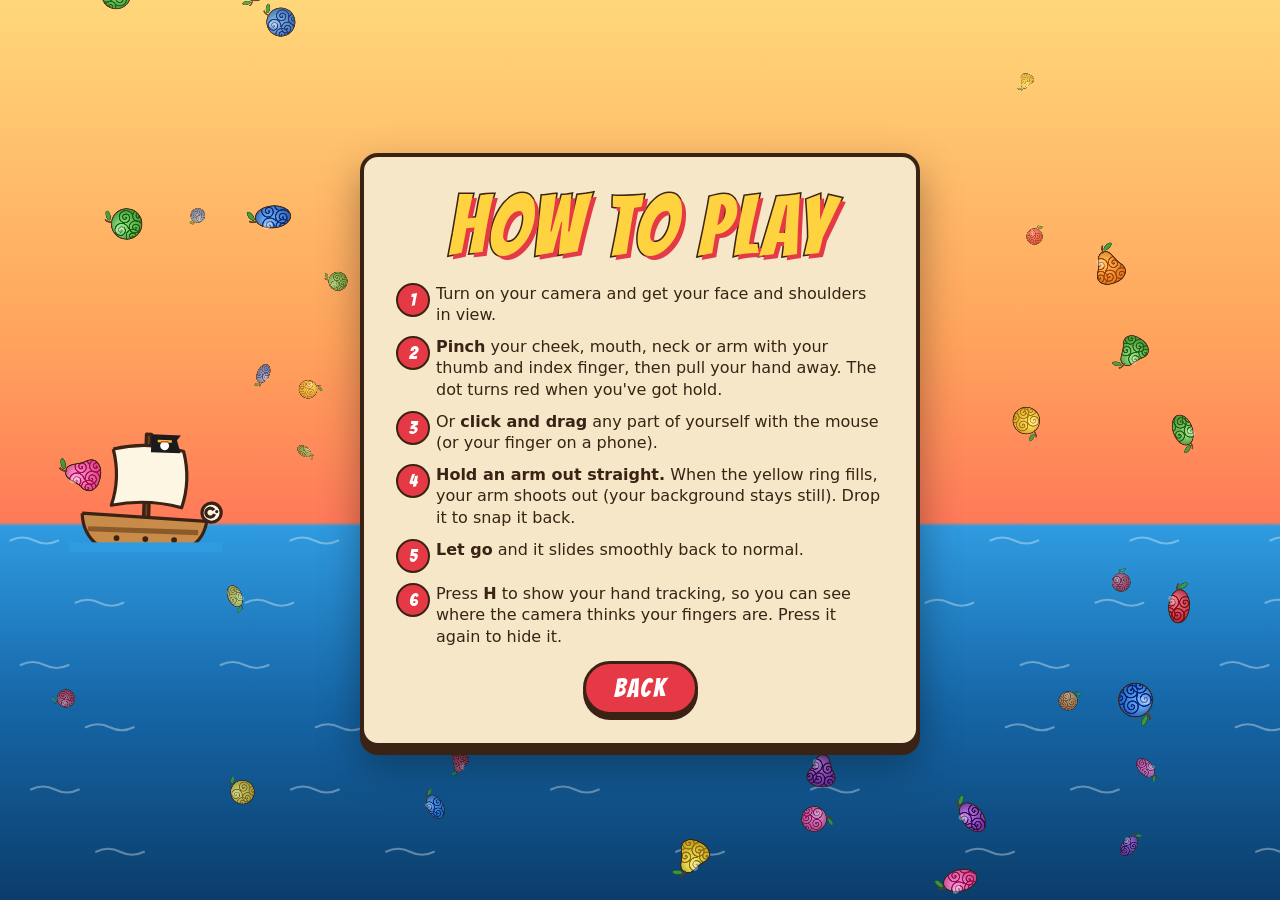
==== instructions.html @ 283c66a8 "Added stretching and hand printment" ====
<!doctype html>
<html lang="en">
<head>
  <meta charset="utf-8" />
  <meta name="viewport" content="width=device-width, initial-scale=1" />
  <title>How to Play</title>
  <link rel="preconnect" href="https://fonts.googleapis.com" />
  <link rel="preconnect" href="https://fonts.gstatic.com" crossorigin />
  <link rel="stylesheet" href="https://fonts.googleapis.com/css2?family=Bangers&display=swap" />
  <link rel="stylesheet" href="style.css" />
</head>
<body>
  <div id="start">
    <canvas id="fruits"></canvas>
    <div class="card">
      <h1>HOW TO PLAY</h1>
      <ol class="how">
        <li><span>Turn on your camera and get your face and shoulders in view.</span></li>
        <li><span><b>Pinch</b> your cheek, mouth, neck or arm with your thumb and index finger, then pull your hand away. The dot turns red when you've got hold.</span></li>
        <li><span>Or <b>click and drag</b> any part of yourself with the mouse (or your finger on a phone).</span></li>
        <li><span><b>Hold an arm out straight.</b> When the yellow ring fills, your arm shoots out (your background stays still). Drop it to snap it back.</span></li>
        <li><span><b>Let go</b> and it slides smoothly back to normal.</span></li>
        <li><span>Press <b>H</b> to show your hand tracking, so you can see where the camera thinks your fingers are. Press it again to hide it.</span></li>
      </ol>
      <a class="button" href="index.html">back</a>
    </div>
  </div>

  <script type="module" src="fruits.js"></script>
</body>
</html>
---- style.css ----
* { box-sizing: border-box; }

html, body {
  margin: 0;
  height: 100%;
  background: #111;
  color: #fff;
  font-family: system-ui, sans-serif;
  overflow: hidden;
}

#stage {
  position: fixed;
  inset: 0;
  display: grid;
  place-items: center;
}

#stage canvas {
  grid-area: 1 / 1;
  touch-action: none;
}

#hud { pointer-events: none; }

#cam { display: none; }

/* sunset sky over the sea */
#start {
  position: fixed;
  inset: 0;
  display: grid;
  place-items: center;
  padding: 16px;
  overflow-y: auto; /* the card can be taller than a phone screen */
  text-align: center;
  background: linear-gradient(
    #ffd77a 0%,
    #ffa35c 38%,
    #ff7a59 58%,
    #2f9be0 58.5%,
    #1667a8 78%,
    #0b3d6b 100%
  );
}

#fruits {
  position: absolute;
  inset: 0;
  width: 100%;
  height: 100%;
}

#start .card {
  position: relative;
  display: flex;
  flex-direction: column;
  align-items: center;
  gap: 14px;
  max-width: 560px;
  padding: 28px 32px;
  background: #f6e7c8;
  color: #3a2214;
  border: 4px solid #3a2214;
  border-radius: 18px;
  box-shadow: 0 8px 0 #3a2214, 0 18px 40px rgba(0, 0, 0, 0.35);
}

#start h1 {
  margin: 0;
  font-family: 'Bangers', system-ui, sans-serif;
  font-weight: 400;
  font-size: clamp(40px, 10vw, 84px);
  line-height: 1;
  letter-spacing: 3px;
  color: #ffd23f;
  -webkit-text-stroke: 3px #3a2214;
  paint-order: stroke fill;
  text-shadow: 4px 4px 0 #e63946;
}

#start p { margin: 0; font-weight: 600; }

/* numbered how-to steps, each with a round red number badge */
#start .how {
  counter-reset: step;
  list-style: none;
  margin: 0;
  padding: 0;
  display: flex;
  flex-direction: column;
  gap: 10px;
  text-align: left;
  font-weight: 500;
  line-height: 1.35;
}

#start .how li {
  counter-increment: step;
  display: grid;
  grid-template-columns: 30px 1fr;
  gap: 10px;
  align-items: start;
}

#start .how li::before {
  content: counter(step);
  display: grid;
  place-items: center;
  width: 30px;
  height: 30px;
  border: 2px solid #3a2214;
  border-radius: 50%;
  background: #e63946;
  color: #fff;
  font-family: 'Bangers', system-ui, sans-serif;
  font-size: 18px;
  line-height: 1;
}

#start button,
#start .button {
  font: inherit;
  font-family: 'Bangers', system-ui, sans-serif;
  font-size: 26px;
  letter-spacing: 2px;
  padding: 10px 28px;
  border: 3px solid #3a2214;
  border-radius: 999px;
  background: #e63946;
  color: #fff;
  box-shadow: 0 5px 0 #3a2214;
  cursor: pointer;
  transition: transform 0.1s, box-shadow 0.1s;
}

#start .button { text-decoration: none; }

#start button:hover,
#start .button:hover { transform: translateY(-2px); box-shadow: 0 7px 0 #3a2214; }
#start button:active,
#start .button:active { transform: translateY(4px); box-shadow: 0 1px 0 #3a2214; }

/* the quieter "how to play" link under the main button */
#start .secondary {
  font-family: 'Bangers', system-ui, sans-serif;
  font-size: 20px;
  letter-spacing: 1.5px;
  padding: 6px 20px;
  border: 3px solid #3a2214;
  border-radius: 999px;
  background: #fff8e6;
  color: #3a2214;
  text-decoration: none;
  box-shadow: 0 4px 0 #3a2214;
  transition: transform 0.1s, box-shadow 0.1s;
}

#start .secondary:hover { transform: translateY(-2px); box-shadow: 0 6px 0 #3a2214; }
#start .secondary:active { transform: translateY(3px); box-shadow: 0 1px 0 #3a2214; }

#start small { opacity: 0.75; min-height: 1em; }
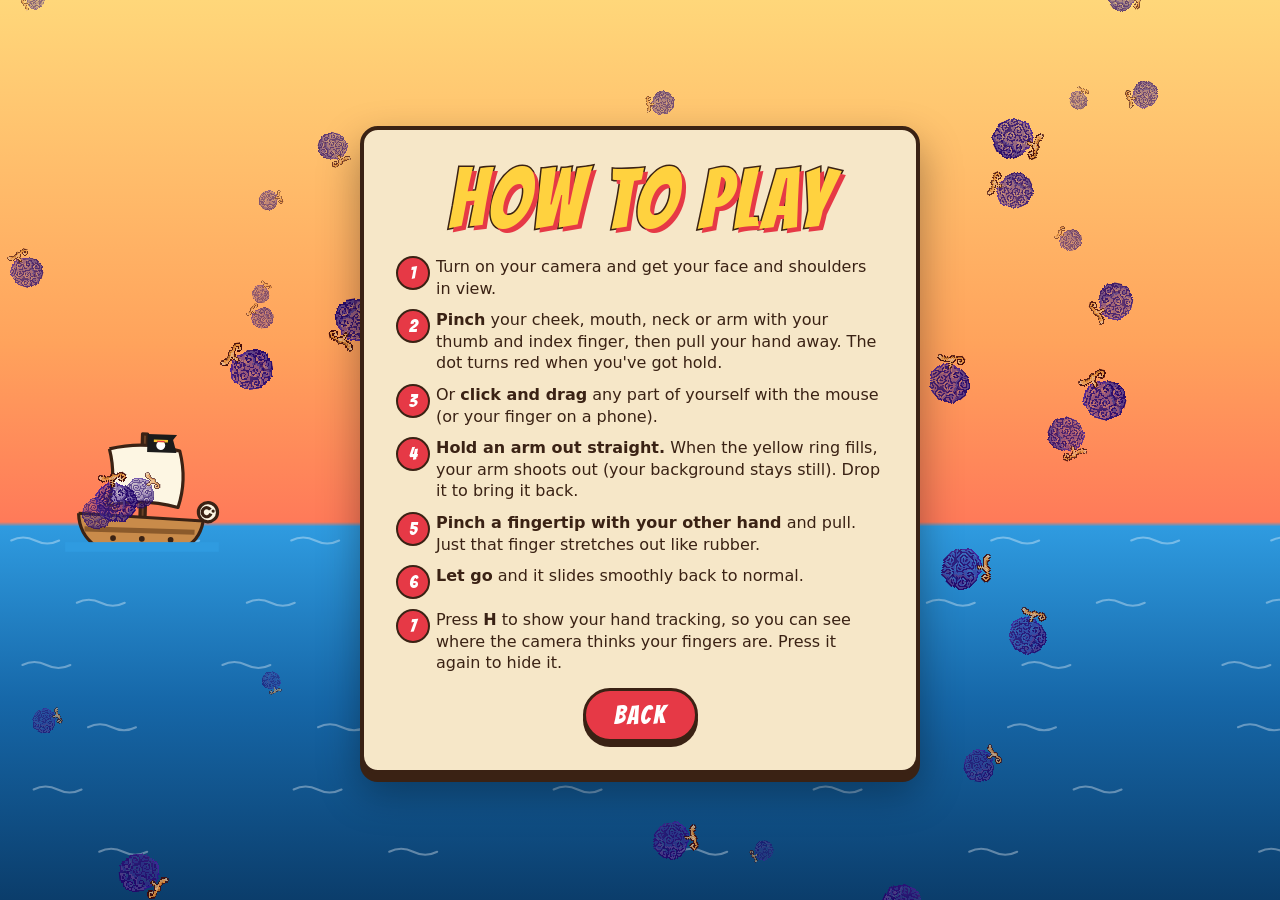
==== commit e6de0491: "Added other parts" ====
--- a/instructions.html
+++ b/instructions.html
@@ -18,7 +18,8 @@
         <li><span>Turn on your camera and get your face and shoulders in view.</span></li>
         <li><span><b>Pinch</b> your cheek, mouth, neck or arm with your thumb and index finger, then pull your hand away. The dot turns red when you've got hold.</span></li>
         <li><span>Or <b>click and drag</b> any part of yourself with the mouse (or your finger on a phone).</span></li>
-        <li><span><b>Hold an arm out straight.</b> When the yellow ring fills, your arm shoots out (your background stays still). Drop it to snap it back.</span></li>
+        <li><span><b>Hold an arm out straight.</b> When the yellow ring fills, your arm shoots out (your background stays still). Drop it to bring it back.</span></li>
+        <li><span><b>Pinch a fingertip with your other hand</b> and pull. Just that finger stretches out like rubber.</span></li>
         <li><span><b>Let go</b> and it slides smoothly back to normal.</span></li>
         <li><span>Press <b>H</b> to show your hand tracking, so you can see where the camera thinks your fingers are. Press it again to hide it.</span></li>
       </ol>
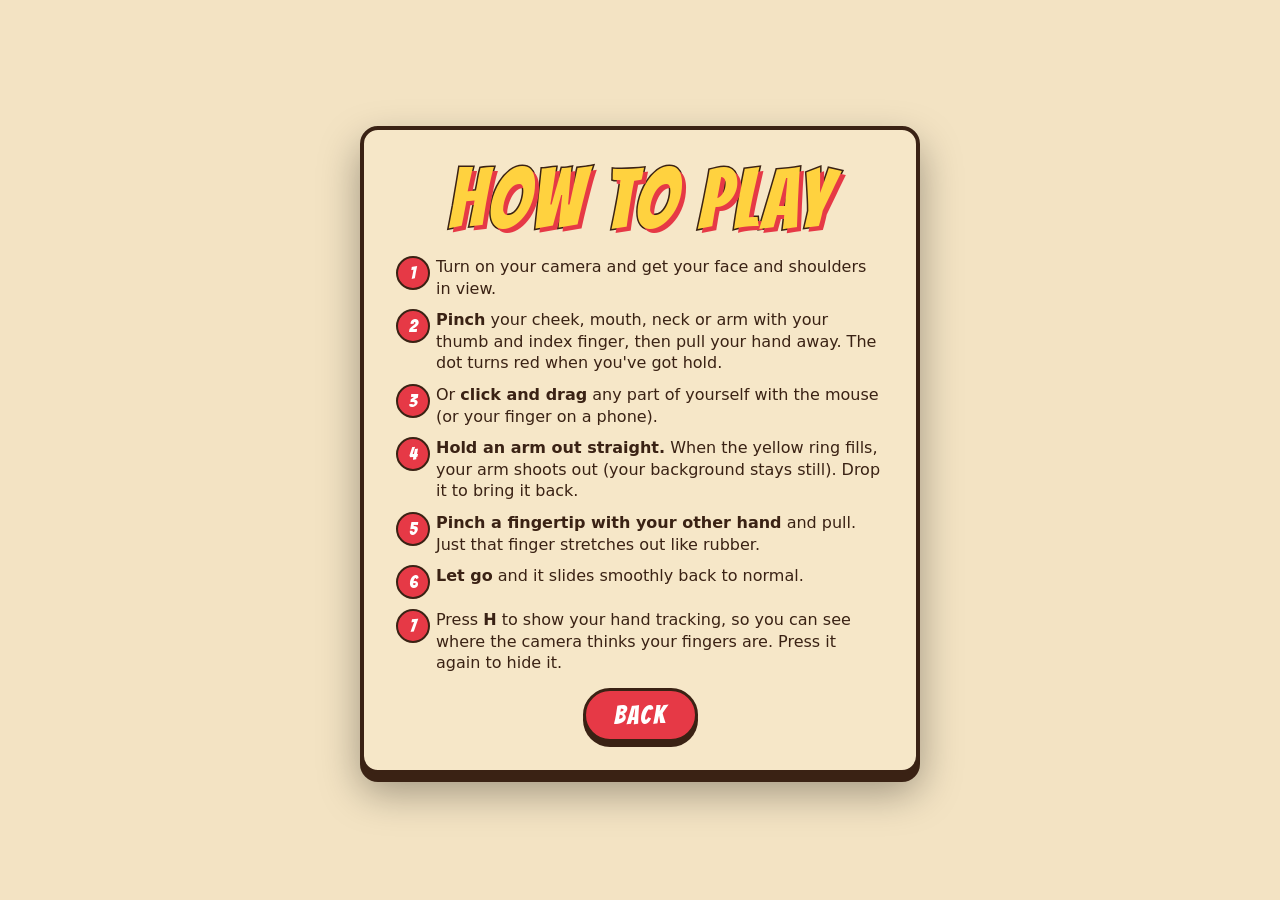
==== commit 69f64038: "Added more One-Piece Sign" ====
--- a/instructions.html
+++ b/instructions.html
@@ -11,7 +11,6 @@
 </head>
 <body>
   <div id="start">
-    <canvas id="fruits"></canvas>
     <div class="card">
       <h1>HOW TO PLAY</h1>
       <ol class="how">
@@ -27,6 +26,5 @@
     </div>
   </div>
 
-  <script type="module" src="fruits.js"></script>
 </body>
 </html>
--- a/style.css
+++ b/style.css
@@ -25,7 +25,7 @@
 
 #cam { display: none; }
 
-/* sunset sky over the sea */
+/* plain tan background, so the sign and the chest stand out */
 #start {
   position: fixed;
   inset: 0;
@@ -34,21 +34,7 @@
   padding: 16px;
   overflow-y: auto; /* the card can be taller than a phone screen */
   text-align: center;
-  background: linear-gradient(
-    #ffd77a 0%,
-    #ffa35c 38%,
-    #ff7a59 58%,
-    #2f9be0 58.5%,
-    #1667a8 78%,
-    #0b3d6b 100%
-  );
-}
-
-#fruits {
-  position: absolute;
-  inset: 0;
-  width: 100%;
-  height: 100%;
+  background: #f3e3c3;
 }
 
 #start .card {
@@ -57,7 +43,7 @@
   flex-direction: column;
   align-items: center;
   gap: 14px;
-  max-width: 560px;
+  width: min(100%, 560px);
   padding: 28px 32px;
   background: #f6e7c8;
   color: #3a2214;
@@ -77,6 +63,33 @@
   -webkit-text-stroke: 3px #3a2214;
   paint-order: stroke fill;
   text-shadow: 4px 4px 0 #e63946;
+}
+
+/* the title sign. it stretches like rubber when you point at it */
+#start h1.sign {
+  width: min(100%, 500px);
+  text-shadow: none;
+  -webkit-text-stroke: 0;
+}
+
+#start h1.sign svg {
+  display: block;
+  width: 100%;
+  height: auto;
+  overflow: visible;
+  transform-origin: 15% 60%;
+}
+
+@media (prefers-reduced-motion: no-preference) {
+  #start h1.sign:hover svg { animation: boing 0.6s ease-out; }
+}
+
+@keyframes boing {
+  0% { transform: scaleX(1); }
+  25% { transform: scaleX(1.18) scaleY(0.9); }
+  45% { transform: scaleX(0.94) scaleY(1.04); }
+  65% { transform: scaleX(1.04) scaleY(0.98); }
+  100% { transform: scaleX(1); }
 }
 
 #start p { margin: 0; font-weight: 600; }
@@ -160,3 +173,98 @@
 #start .secondary:active { transform: translateY(3px); box-shadow: 0 1px 0 #3a2214; }
 
 #start small { opacity: 0.75; min-height: 1em; }
+
+/* ---------- the start screen: the sign, then the fruit in its chest ---------- */
+
+#start .showcase {
+  position: relative;
+  display: flex;
+  flex-direction: column;
+  align-items: center;
+  gap: 12px;
+  width: min(100%, 520px);
+}
+
+#start .chest {
+  display: block;
+  width: min(100%, 340px);
+  height: auto;
+  overflow: visible;
+  filter: drop-shadow(0 10px 14px rgba(0, 0, 0, 0.35));
+}
+
+/* the cream pill behind the hint, so it's readable over the town */
+#start .tagline {
+  padding: 6px 14px;
+  background: #f6e7c8;
+  color: #3a2214;
+  border: 3px solid #3a2214;
+  border-radius: 999px;
+}
+
+#start .showcase small { color: #3a2214; }
+
+.chest .fruit,
+.chest .spark {
+  transform-box: fill-box;
+  transform-origin: center;
+}
+
+.chest .bite { opacity: 0; }
+
+@media (prefers-reduced-motion: no-preference) {
+  /* the fruit floats on its cushion and the sparkles twinkle */
+  .chest .fruit { animation: float 2.4s steps(4) infinite; }
+  .chest .spark { animation: twinkle 1.8s steps(2) infinite; }
+  .chest .spark:nth-child(2) { animation-delay: 0.6s; }
+  .chest .spark:nth-child(3) { animation-delay: 1.2s; }
+}
+
+@keyframes float {
+  0%, 100% { transform: translateY(0); }
+  50% { transform: translateY(-2px); }
+}
+
+@keyframes twinkle {
+  0%, 100% { opacity: 1; transform: scale(1); }
+  50% { opacity: 0.2; transform: scale(0.5); }
+}
+
+/* ---------- eating the fruit ----------
+   when the camera's ready: two bites, then dive into the fruit until the screen is all
+   purple, then fade away to show the camera */
+
+#start.eating .sign,
+#start.eating .tagline,
+#start.eating button,
+#start.eating .secondary,
+#start.eating small,
+#start.eating .sparkles {
+  opacity: 0;
+  transition: opacity 0.25s;
+}
+
+#start.eating .chest .bite1 { animation: chomp 0.01s 0.15s forwards; }
+#start.eating .chest .bite2 { animation: chomp 0.01s 0.45s forwards; }
+#start.eating .chest .fruit { animation: dive 0.9s 0.75s cubic-bezier(0.6, 0, 0.9, 0.4) forwards; }
+#start.eating .chest .box { opacity: 0; transition: opacity 0.4s 0.8s; }
+#start.eating { animation: gone 0.45s 1.45s forwards; }
+
+@keyframes chomp {
+  to { opacity: 1; }
+}
+
+@keyframes dive {
+  0% { transform: scale(1); }
+  15% { transform: scale(0.9); }
+  100% { transform: scale(60); }
+}
+
+@keyframes gone {
+  to { opacity: 0; }
+}
+
+@media (prefers-reduced-motion: reduce) {
+  #start.eating .chest .fruit { animation: none; }
+  #start.eating { animation: gone 0.3s forwards; }
+}
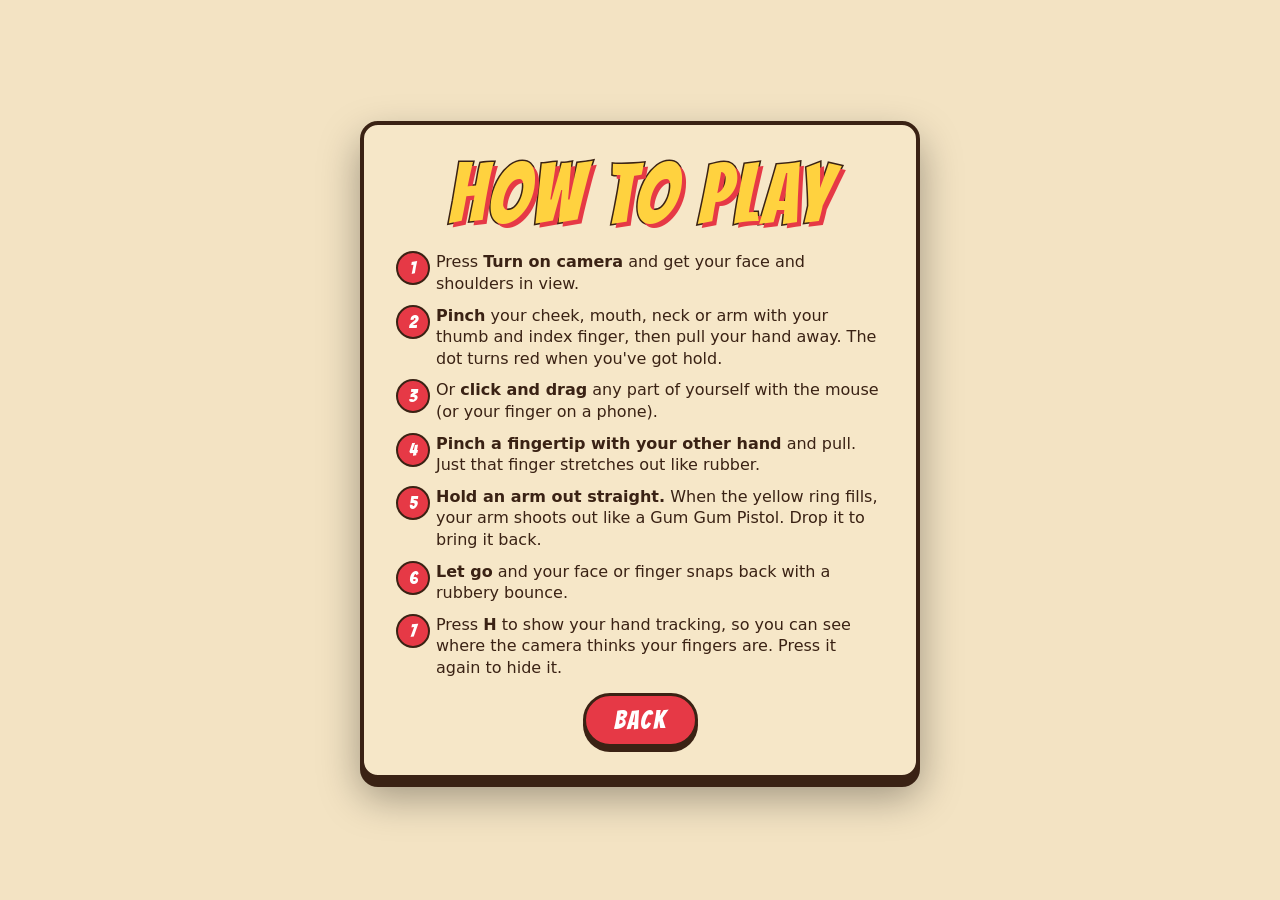
==== commit aac3a09f: "Updated the instructions" ====
--- a/instructions.html
+++ b/instructions.html
@@ -14,12 +14,12 @@
     <div class="card">
       <h1>HOW TO PLAY</h1>
       <ol class="how">
-        <li><span>Turn on your camera and get your face and shoulders in view.</span></li>
+        <li><span>Press <b>Turn on camera</b> and get your face and shoulders in view.</span></li>
         <li><span><b>Pinch</b> your cheek, mouth, neck or arm with your thumb and index finger, then pull your hand away. The dot turns red when you've got hold.</span></li>
         <li><span>Or <b>click and drag</b> any part of yourself with the mouse (or your finger on a phone).</span></li>
-        <li><span><b>Hold an arm out straight.</b> When the yellow ring fills, your arm shoots out (your background stays still). Drop it to bring it back.</span></li>
         <li><span><b>Pinch a fingertip with your other hand</b> and pull. Just that finger stretches out like rubber.</span></li>
-        <li><span><b>Let go</b> and it slides smoothly back to normal.</span></li>
+        <li><span><b>Hold an arm out straight.</b> When the yellow ring fills, your arm shoots out like a Gum Gum Pistol. Drop it to bring it back.</span></li>
+        <li><span><b>Let go</b> and your face or finger snaps back with a rubbery bounce.</span></li>
         <li><span>Press <b>H</b> to show your hand tracking, so you can see where the camera thinks your fingers are. Press it again to hide it.</span></li>
       </ol>
       <a class="button" href="index.html">back</a>
--- a/style.css
+++ b/style.css
@@ -210,14 +210,13 @@
   transform-origin: center;
 }
 
-.chest .bite { opacity: 0; }
-
 @media (prefers-reduced-motion: no-preference) {
   /* the fruit floats on its cushion and the sparkles twinkle */
   .chest .fruit { animation: float 2.4s steps(4) infinite; }
   .chest .spark { animation: twinkle 1.8s steps(2) infinite; }
   .chest .spark:nth-child(2) { animation-delay: 0.6s; }
   .chest .spark:nth-child(3) { animation-delay: 1.2s; }
+  .chest .spark:nth-child(4) { animation-delay: 0.3s; }
 }
 
 @keyframes float {
@@ -229,42 +228,3 @@
   0%, 100% { opacity: 1; transform: scale(1); }
   50% { opacity: 0.2; transform: scale(0.5); }
 }
-
-/* ---------- eating the fruit ----------
-   when the camera's ready: two bites, then dive into the fruit until the screen is all
-   purple, then fade away to show the camera */
-
-#start.eating .sign,
-#start.eating .tagline,
-#start.eating button,
-#start.eating .secondary,
-#start.eating small,
-#start.eating .sparkles {
-  opacity: 0;
-  transition: opacity 0.25s;
-}
-
-#start.eating .chest .bite1 { animation: chomp 0.01s 0.15s forwards; }
-#start.eating .chest .bite2 { animation: chomp 0.01s 0.45s forwards; }
-#start.eating .chest .fruit { animation: dive 0.9s 0.75s cubic-bezier(0.6, 0, 0.9, 0.4) forwards; }
-#start.eating .chest .box { opacity: 0; transition: opacity 0.4s 0.8s; }
-#start.eating { animation: gone 0.45s 1.45s forwards; }
-
-@keyframes chomp {
-  to { opacity: 1; }
-}
-
-@keyframes dive {
-  0% { transform: scale(1); }
-  15% { transform: scale(0.9); }
-  100% { transform: scale(60); }
-}
-
-@keyframes gone {
-  to { opacity: 0; }
-}
-
-@media (prefers-reduced-motion: reduce) {
-  #start.eating .chest .fruit { animation: none; }
-  #start.eating { animation: gone 0.3s forwards; }
-}
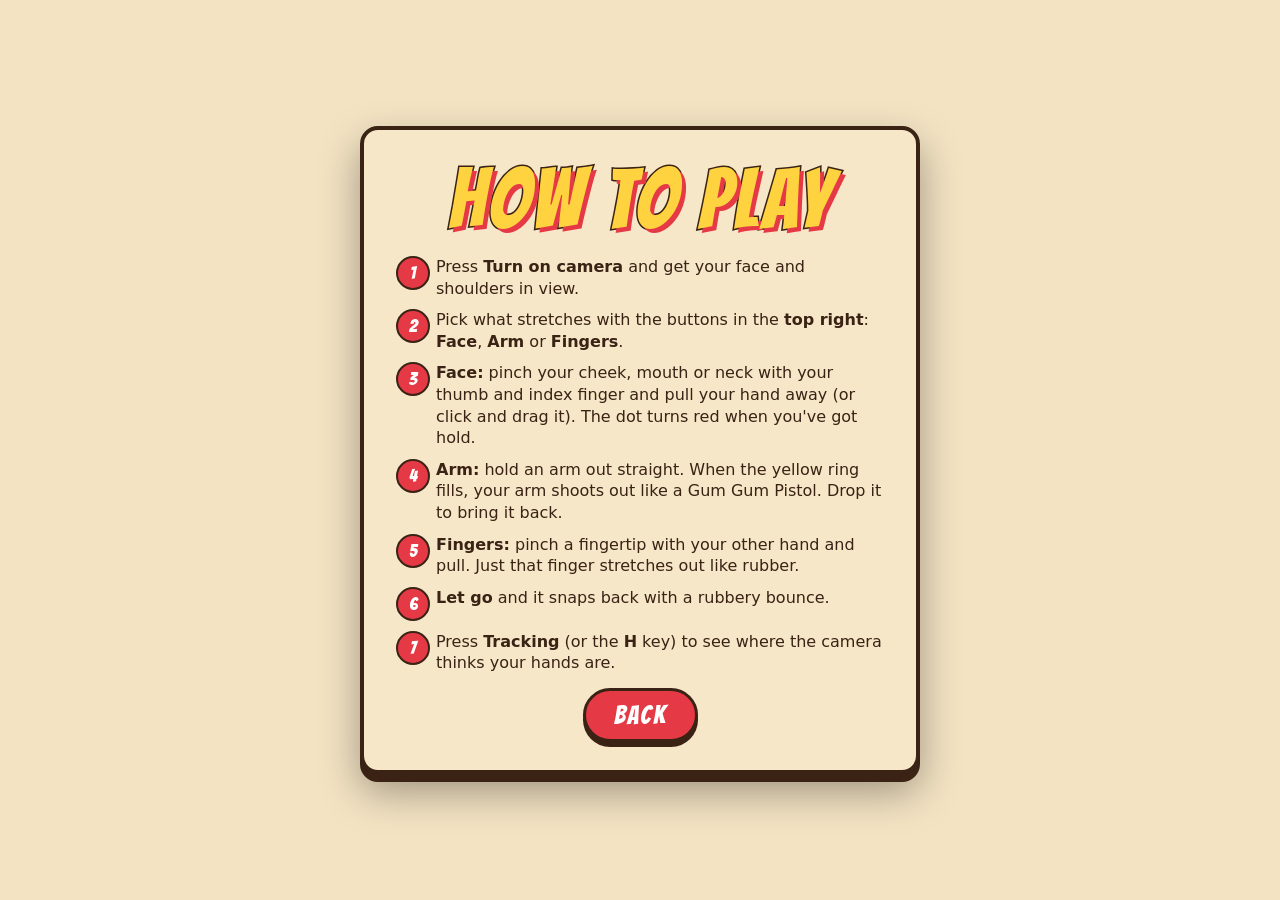
==== commit 098c02e7: "Everything is seperated" ====
--- a/instructions.html
+++ b/instructions.html
@@ -15,12 +15,12 @@
       <h1>HOW TO PLAY</h1>
       <ol class="how">
         <li><span>Press <b>Turn on camera</b> and get your face and shoulders in view.</span></li>
-        <li><span><b>Pinch</b> your cheek, mouth, neck or arm with your thumb and index finger, then pull your hand away. The dot turns red when you've got hold.</span></li>
-        <li><span>Or <b>click and drag</b> any part of yourself with the mouse (or your finger on a phone).</span></li>
-        <li><span><b>Pinch a fingertip with your other hand</b> and pull. Just that finger stretches out like rubber.</span></li>
-        <li><span><b>Hold an arm out straight.</b> When the yellow ring fills, your arm shoots out like a Gum Gum Pistol. Drop it to bring it back.</span></li>
-        <li><span><b>Let go</b> and your face or finger snaps back with a rubbery bounce.</span></li>
-        <li><span>Press <b>H</b> to show your hand tracking, so you can see where the camera thinks your fingers are. Press it again to hide it.</span></li>
+        <li><span>Pick what stretches with the buttons in the <b>top right</b>: <b>Face</b>, <b>Arm</b> or <b>Fingers</b>.</span></li>
+        <li><span><b>Face:</b> pinch your cheek, mouth or neck with your thumb and index finger and pull your hand away (or click and drag it). The dot turns red when you've got hold.</span></li>
+        <li><span><b>Arm:</b> hold an arm out straight. When the yellow ring fills, your arm shoots out like a Gum Gum Pistol. Drop it to bring it back.</span></li>
+        <li><span><b>Fingers:</b> pinch a fingertip with your other hand and pull. Just that finger stretches out like rubber.</span></li>
+        <li><span><b>Let go</b> and it snaps back with a rubbery bounce.</span></li>
+        <li><span>Press <b>Tracking</b> (or the <b>H</b> key) to see where the camera thinks your hands are.</span></li>
       </ol>
       <a class="button" href="index.html">back</a>
     </div>
--- a/style.css
+++ b/style.css
@@ -23,6 +23,36 @@
 
 #hud { pointer-events: none; }
 
+/* face / arm / fingers picker and the tracking switch, top right */
+#controls {
+  position: fixed;
+  top: 16px;
+  right: 16px;
+  display: flex;
+  flex-wrap: wrap;
+  justify-content: flex-end;
+  gap: 10px;
+}
+
+#controls button {
+  font-family: 'Bangers', system-ui, sans-serif;
+  font-size: 20px;
+  letter-spacing: 1.5px;
+  padding: 6px 16px;
+  border: 3px solid #3a2214;
+  border-radius: 999px;
+  background: #fff8e6;
+  color: #3a2214;
+  box-shadow: 0 4px 0 #3a2214;
+  cursor: pointer;
+}
+
+#controls .modes { display: flex; gap: 6px; }
+
+#controls button.on { background: #e63946; color: #fff; }
+#controls #tracking.on { background: #7b2cbf; color: #fff; }
+#controls button:active { transform: translateY(3px); box-shadow: 0 1px 0 #3a2214; }
+
 #cam { display: none; }
 
 /* plain tan background, so the sign and the chest stand out */
@@ -35,6 +65,14 @@
   overflow-y: auto; /* the card can be taller than a phone screen */
   text-align: center;
   background: #f3e3c3;
+}
+
+/* the devil fruit rain, behind the sign and chest */
+#fruits {
+  position: absolute;
+  inset: 0;
+  width: 100%;
+  height: 100%;
 }
 
 #start .card {
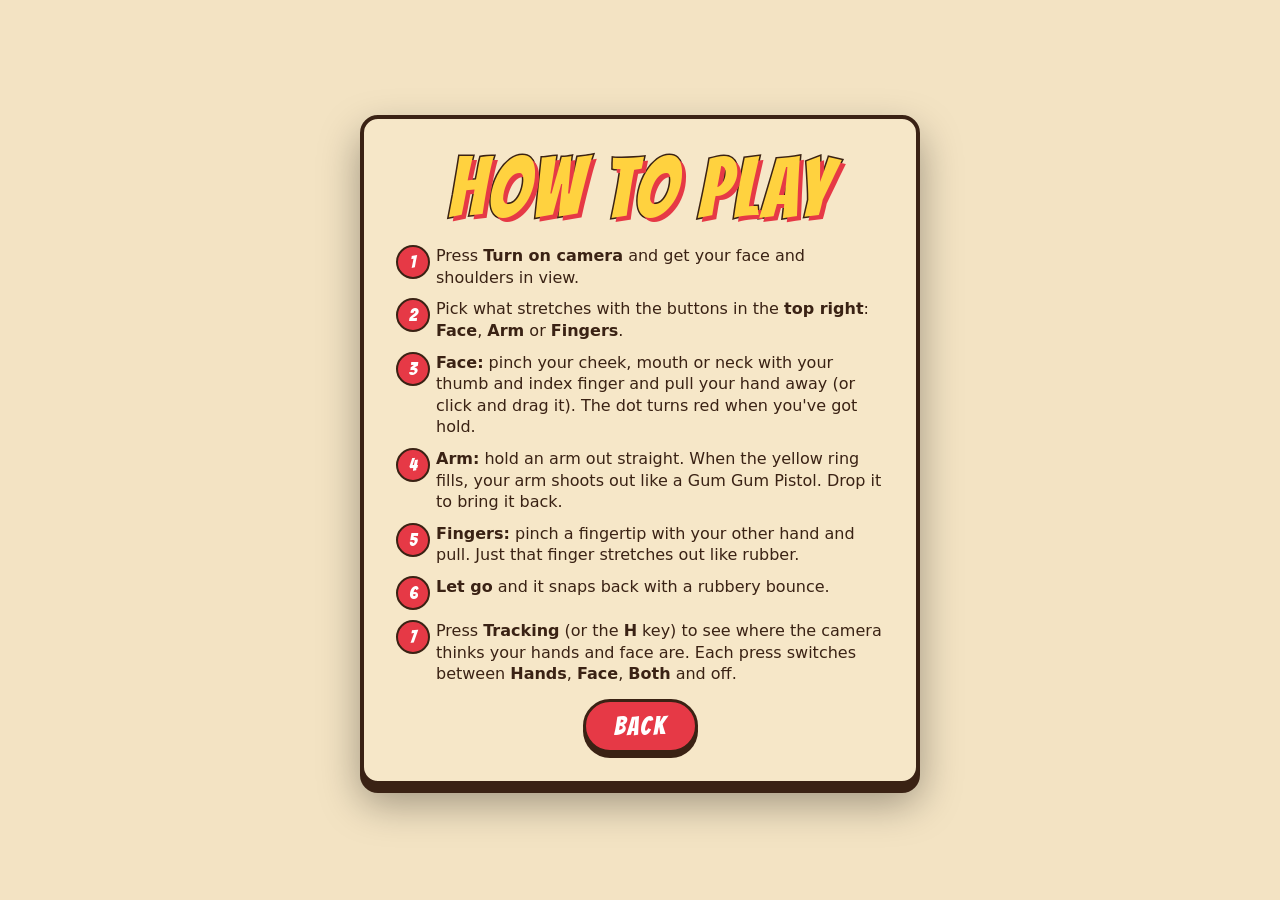
==== commit 90deb304: "Added Tracking Face" ====
--- a/instructions.html
+++ b/instructions.html
@@ -20,7 +20,7 @@
         <li><span><b>Arm:</b> hold an arm out straight. When the yellow ring fills, your arm shoots out like a Gum Gum Pistol. Drop it to bring it back.</span></li>
         <li><span><b>Fingers:</b> pinch a fingertip with your other hand and pull. Just that finger stretches out like rubber.</span></li>
         <li><span><b>Let go</b> and it snaps back with a rubbery bounce.</span></li>
-        <li><span>Press <b>Tracking</b> (or the <b>H</b> key) to see where the camera thinks your hands are.</span></li>
+        <li><span>Press <b>Tracking</b> (or the <b>H</b> key) to see where the camera thinks your hands and face are. Each press switches between <b>Hands</b>, <b>Face</b>, <b>Both</b> and off.</span></li>
       </ol>
       <a class="button" href="index.html">back</a>
     </div>
